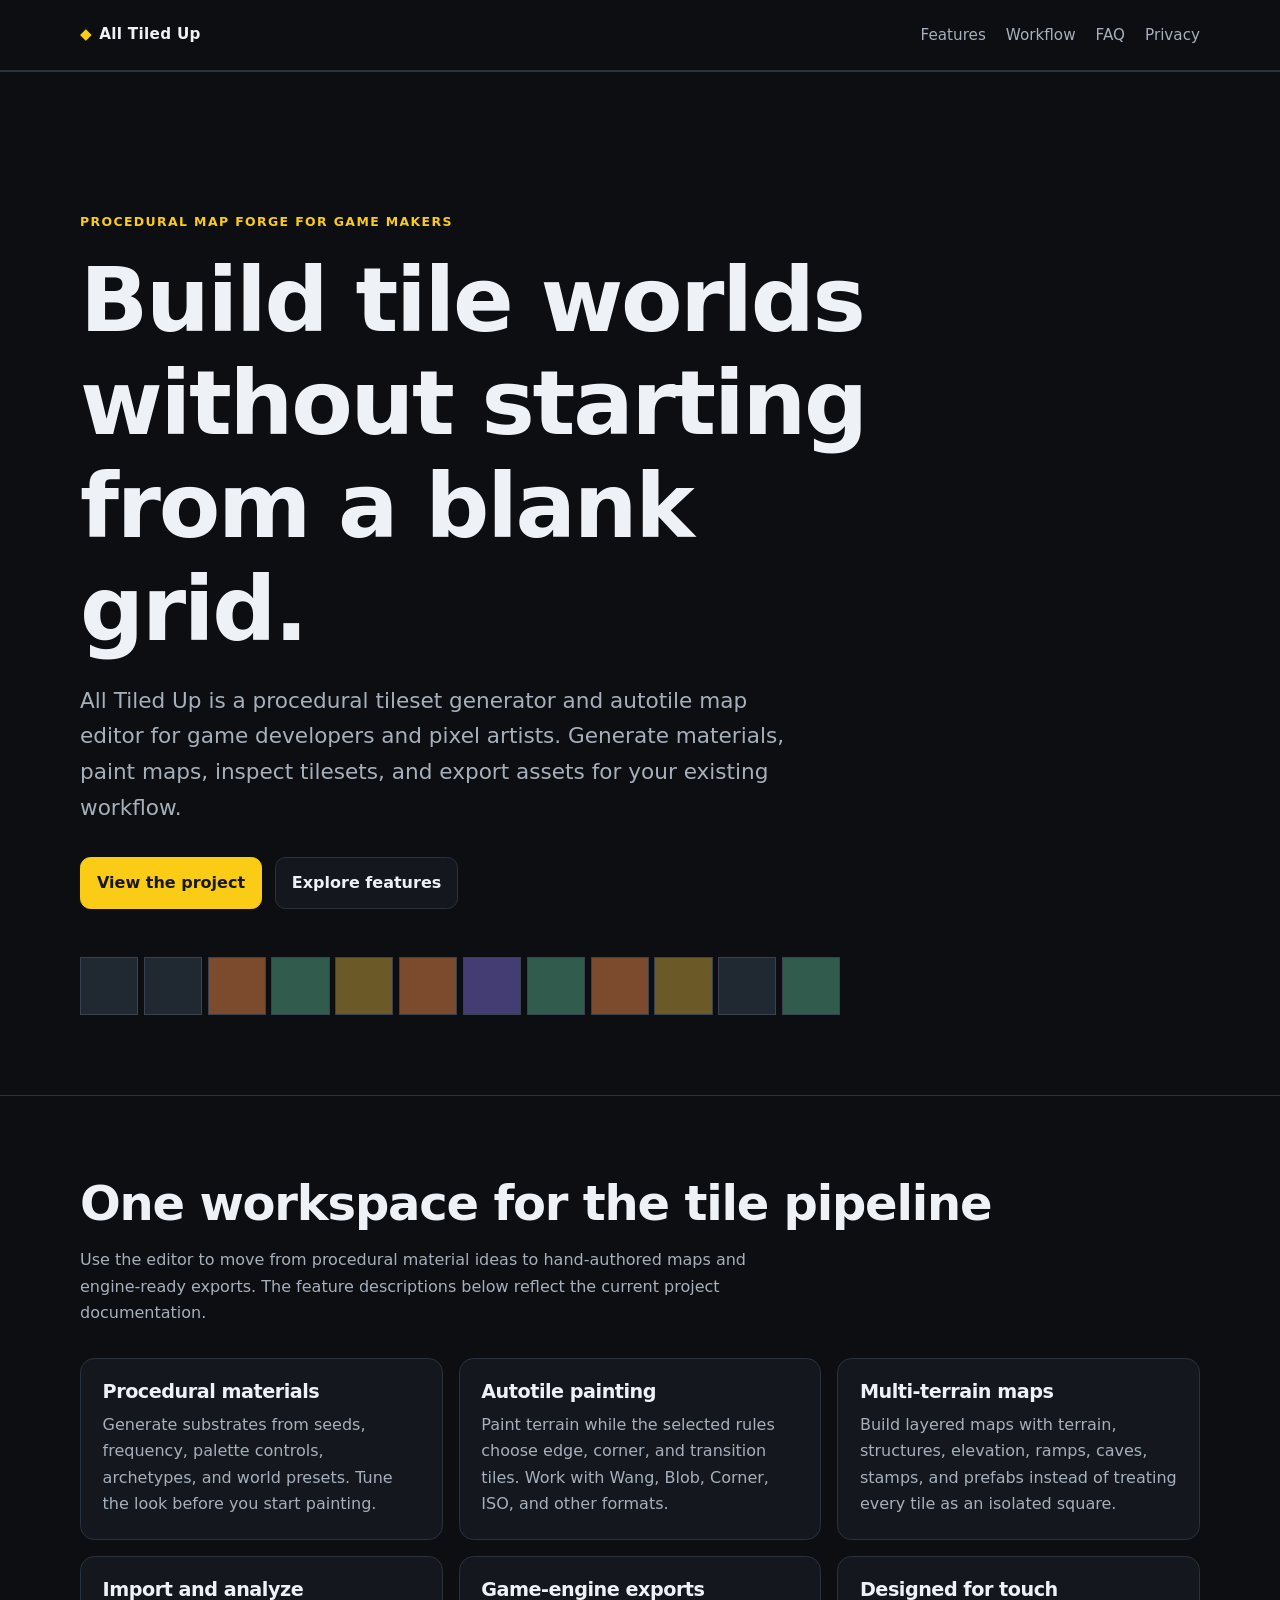
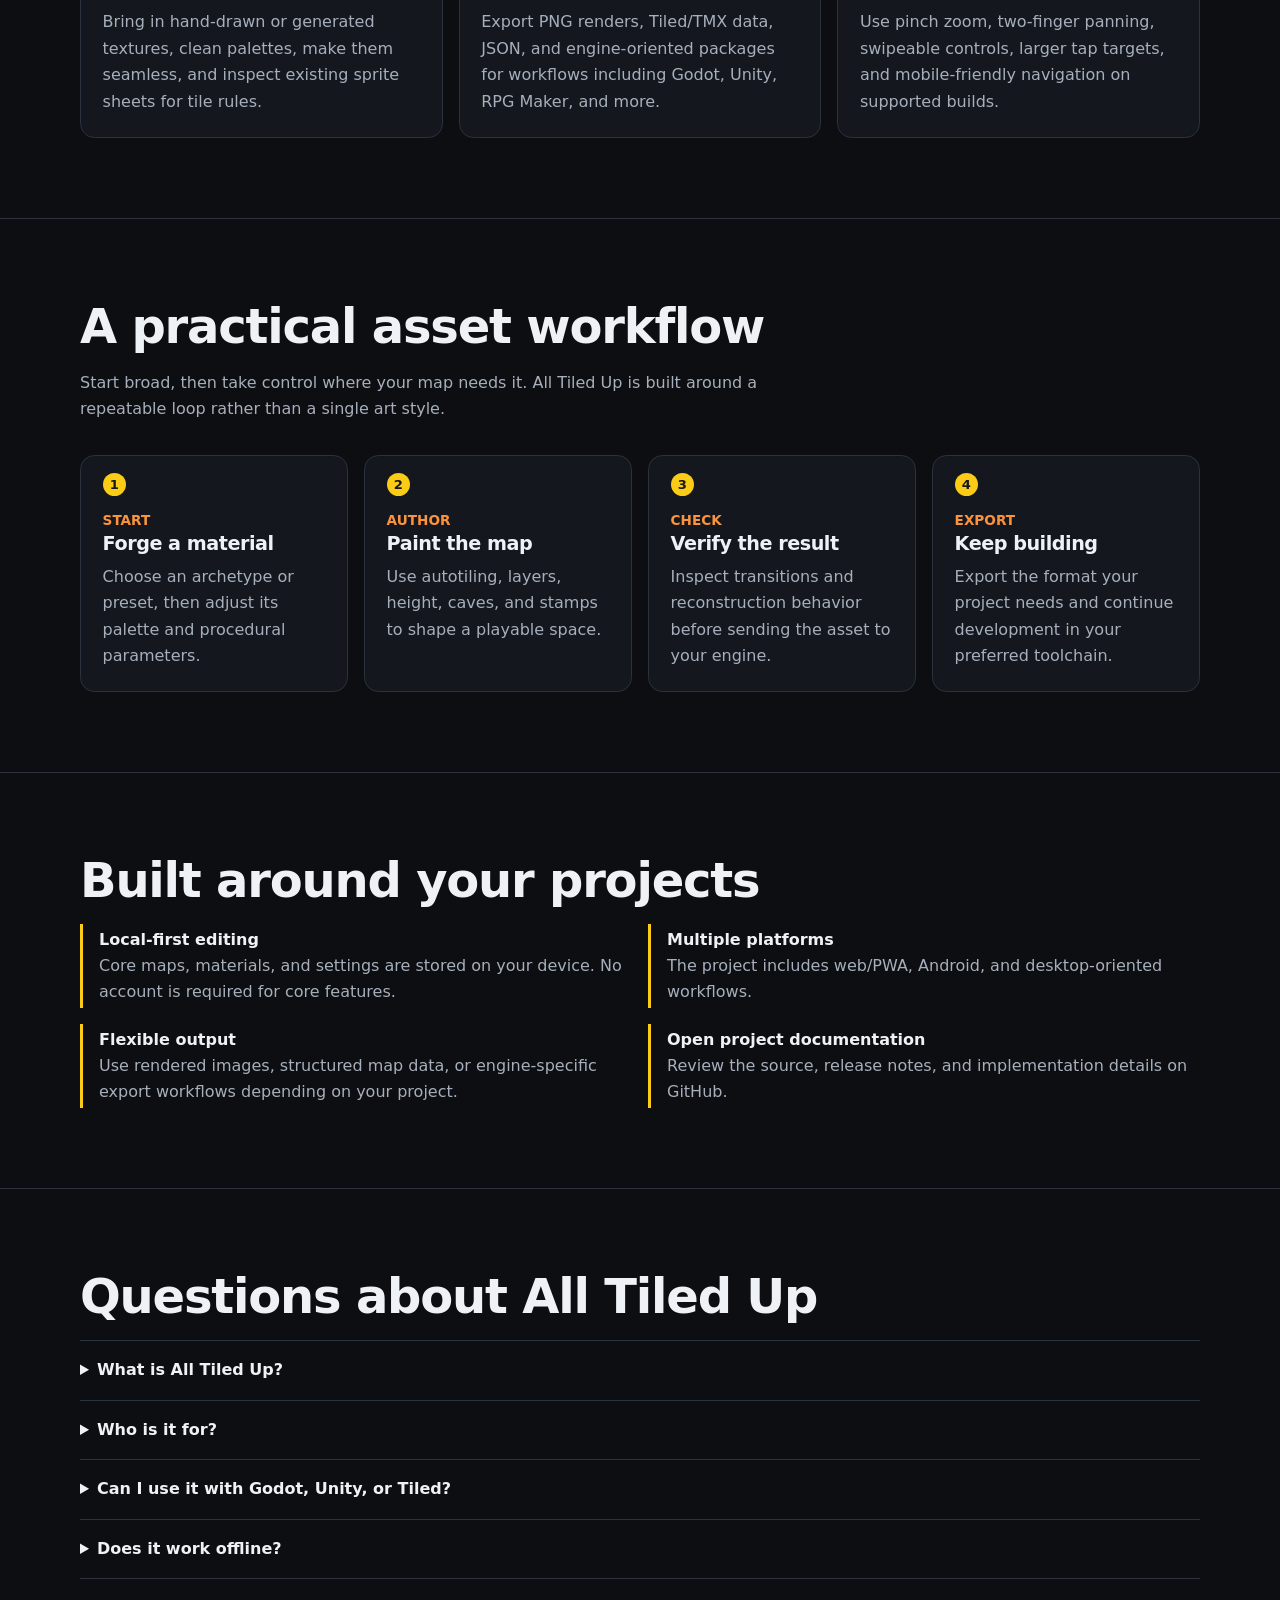
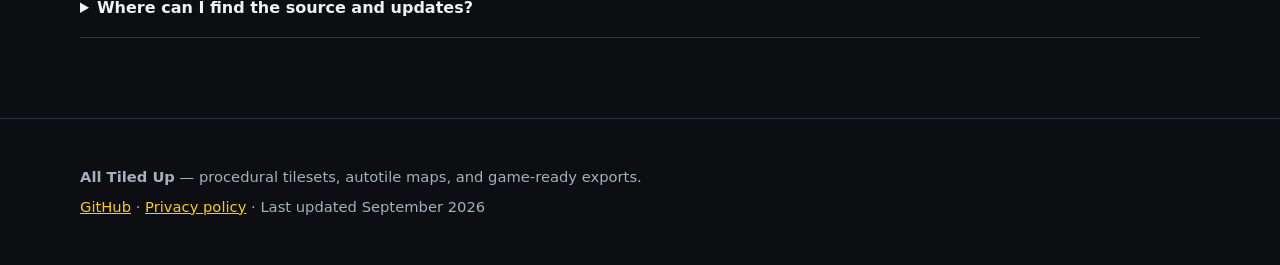
==== index.html @ 7523b528 "Create All Tiled Up public landing page" ====
<!doctype html>
<html lang="en">
<head>
  <meta charset="utf-8">
  <meta name="viewport" content="width=device-width, initial-scale=1">
  <meta name="theme-color" content="#0c0e11">
  <meta name="description" content="All Tiled Up is a procedural tileset generator and autotile map editor for game developers and pixel artists.">
  <link rel="canonical" href="https://alexrgn.github.io/All-Tiled-Up/">
  <meta property="og:type" content="website">
  <meta property="og:title" content="All Tiled Up — Procedural Tilesets and Autotile Maps">
  <meta property="og:description" content="Generate tilesets, paint autotiling maps, and export game-ready assets for your workflow.">
  <meta property="og:url" content="https://alexrgn.github.io/All-Tiled-Up/">
  <meta property="og:site_name" content="All Tiled Up">
  <meta name="twitter:card" content="summary">
  <title>All Tiled Up — Procedural Tilesets and Autotile Maps</title>
  <style>
    :root {
      color-scheme: dark;
      --bg: #0c0e11;
      --panel: #14181e;
      --panel-2: #1a2028;
      --text: #eef1f5;
      --muted: #a6afbb;
      --line: #2a323d;
      --accent: #facc15;
      --accent-2: #fb923c;
      --max: 1120px;
    }
    * { box-sizing: border-box; }
    html { scroll-behavior: smooth; }
    body {
      margin: 0;
      background: var(--bg);
      color: var(--text);
      font: 16px/1.65 system-ui, -apple-system, BlinkMacSystemFont, "Segoe UI", sans-serif;
    }
    a { color: var(--accent); }
    a:hover { color: #fde68a; }
    .wrap { width: min(var(--max), calc(100% - 2rem)); margin: 0 auto; }
    header { border-bottom: 1px solid var(--line); }
    nav {
      min-height: 70px;
      display: flex;
      align-items: center;
      justify-content: space-between;
      gap: 1rem;
    }
    .brand { color: var(--text); text-decoration: none; font-weight: 800; letter-spacing: .02em; }
    .brand-mark { color: var(--accent); margin-right: .45rem; }
    nav ul { display: flex; flex-wrap: wrap; gap: 1rem 1.25rem; list-style: none; padding: 0; margin: 0; }
    nav a { text-decoration: none; color: var(--muted); font-size: .95rem; }
    nav a:hover { color: var(--text); }
    .hero { padding: clamp(4rem, 10vw, 8rem) 0 5rem; }
    .eyebrow { color: var(--accent); font-weight: 750; letter-spacing: .11em; text-transform: uppercase; font-size: .78rem; }
    h1, h2, h3 { line-height: 1.15; letter-spacing: -.025em; }
    h1 { max-width: 820px; margin: 1rem 0 1.25rem; font-size: clamp(2.8rem, 7vw, 5.8rem); }
    h2 { margin: 0 0 1rem; font-size: clamp(1.9rem, 4vw, 3rem); }
    h3 { margin: 0 0 .55rem; font-size: 1.2rem; }
    .lead { max-width: 720px; color: var(--muted); font-size: clamp(1.1rem, 2vw, 1.35rem); }
    .actions { display: flex; flex-wrap: wrap; gap: .8rem; margin-top: 2rem; }
    .button { display: inline-block; border: 1px solid var(--accent); border-radius: .65rem; padding: .72rem 1rem; text-decoration: none; font-weight: 750; }
    .button.primary { background: var(--accent); color: #18181b; }
    .button.secondary { border-color: var(--line); color: var(--text); background: var(--panel); }
    .button:hover { transform: translateY(-1px); }
    .tile-strip { display: grid; grid-template-columns: repeat(12, 1fr); gap: .35rem; margin: 3rem 0 0; max-width: 760px; }
    .tile { aspect-ratio: 1; border: 1px solid #394350; background: #202832; }
    .tile:nth-child(3n) { background: #7c4a2d; }
    .tile:nth-child(4n) { background: #315b4c; }
    .tile:nth-child(5n) { background: #6b5a27; }
    .tile:nth-child(7n) { background: #443d73; }
    section { padding: 5rem 0; border-top: 1px solid var(--line); }
    .section-intro { max-width: 700px; color: var(--muted); margin-bottom: 2rem; }
    .grid { display: grid; grid-template-columns: repeat(3, minmax(0, 1fr)); gap: 1rem; }
    .card { background: var(--panel); border: 1px solid var(--line); border-radius: .9rem; padding: 1.35rem; }
    .card p { color: var(--muted); margin: 0; }
    .number { color: var(--accent-2); font-weight: 800; font-size: .85rem; }
    .workflow { display: grid; grid-template-columns: repeat(4, minmax(0, 1fr)); gap: 1rem; counter-reset: step; }
    .workflow .card { position: relative; padding-top: 3.2rem; }
    .workflow .card::before { counter-increment: step; content: counter(step); position: absolute; top: 1.1rem; left: 1.35rem; width: 1.45rem; height: 1.45rem; display: grid; place-items: center; border-radius: 50%; background: var(--accent); color: #18181b; font-weight: 800; font-size: .82rem; }
    .facts { display: grid; grid-template-columns: 1fr 1fr; gap: 1rem; }
    .fact { border-left: 3px solid var(--accent); padding: .15rem 0 .15rem 1rem; }
    .fact strong { display: block; }
    .fact span { color: var(--muted); }
    details { border-top: 1px solid var(--line); padding: 1rem 0; }
    details:last-child { border-bottom: 1px solid var(--line); }
    summary { cursor: pointer; font-weight: 750; }
    details p { max-width: 780px; color: var(--muted); }
    footer { padding: 2.5rem 0; border-top: 1px solid var(--line); color: var(--muted); font-size: .92rem; }
    footer p { margin: .35rem 0; }
    @media (max-width: 780px) {
      nav { align-items: flex-start; padding: 1rem 0; flex-direction: column; }
      .grid, .workflow, .facts { grid-template-columns: 1fr; }
      .tile-strip { grid-template-columns: repeat(8, 1fr); }
    }
  </style>
  <script type="application/ld+json">
  {
    "@context": "https://schema.org",
    "@type": "SoftwareApplication",
    "name": "All Tiled Up",
    "applicationCategory": "MultimediaApplication",
    "operatingSystem": "Android, Windows, Web",
    "description": "A procedural tileset generator and autotile map editor for game developers and pixel artists.",
    "url": "https://alexrgn.github.io/All-Tiled-Up/",
    "author": { "@type": "Organization", "name": "Pluvian Dev" },
    "isAccessibleForFree": true,
    "featureList": [
      "Procedural tileset generation",
      "Autotile map painting",
      "Wang, Blob, Corner, and ISO tile workflows",
      "Tileset import and analysis",
      "PNG, Tiled, Godot, Unity, and other export workflows",
      "Offline editing with local project storage"
    ]
  }
  </script>
</head>
<body>
  <header>
    <nav class="wrap" aria-label="Primary navigation">
      <a class="brand" href="./"><span class="brand-mark">◆</span>All Tiled Up</a>
      <ul>
        <li><a href="#features">Features</a></li>
        <li><a href="#workflow">Workflow</a></li>
        <li><a href="#faq">FAQ</a></li>
        <li><a href="privacy-policy.html">Privacy</a></li>
      </ul>
    </nav>
  </header>

  <main>
    <section class="hero" aria-labelledby="hero-title">
      <div class="wrap">
        <p class="eyebrow">Procedural map forge for game makers</p>
        <h1 id="hero-title">Build tile worlds without starting from a blank grid.</h1>
        <p class="lead">All Tiled Up is a procedural tileset generator and autotile map editor for game developers and pixel artists. Generate materials, paint maps, inspect tilesets, and export assets for your existing workflow.</p>
        <div class="actions">
          <a class="button primary" href="https://github.com/Alexrgn/All-Tiled-Up">View the project</a>
          <a class="button secondary" href="#features">Explore features</a>
        </div>
        <div class="tile-strip" aria-label="Decorative tile pattern">
          <span class="tile"></span><span class="tile"></span><span class="tile"></span><span class="tile"></span><span class="tile"></span><span class="tile"></span><span class="tile"></span><span class="tile"></span><span class="tile"></span><span class="tile"></span><span class="tile"></span><span class="tile"></span>
        </div>
      </div>
    </section>

    <section id="features" aria-labelledby="features-title">
      <div class="wrap">
        <h2 id="features-title">One workspace for the tile pipeline</h2>
        <p class="section-intro">Use the editor to move from procedural material ideas to hand-authored maps and engine-ready exports. The feature descriptions below reflect the current project documentation.</p>
        <div class="grid">
          <article class="card"><h3>Procedural materials</h3><p>Generate substrates from seeds, frequency, palette controls, archetypes, and world presets. Tune the look before you start painting.</p></article>
          <article class="card"><h3>Autotile painting</h3><p>Paint terrain while the selected rules choose edge, corner, and transition tiles. Work with Wang, Blob, Corner, ISO, and other formats.</p></article>
          <article class="card"><h3>Multi-terrain maps</h3><p>Build layered maps with terrain, structures, elevation, ramps, caves, stamps, and prefabs instead of treating every tile as an isolated square.</p></article>
          <article class="card"><h3>Import and analyze</h3><p>Bring in hand-drawn or generated textures, clean palettes, make them seamless, and inspect existing sprite sheets for tile rules.</p></article>
          <article class="card"><h3>Game-engine exports</h3><p>Export PNG renders, Tiled/TMX data, JSON, and engine-oriented packages for workflows including Godot, Unity, RPG Maker, and more.</p></article>
          <article class="card"><h3>Designed for touch</h3><p>Use pinch zoom, two-finger panning, swipeable controls, larger tap targets, and mobile-friendly navigation on supported builds.</p></article>
        </div>
      </div>
    </section>

    <section id="workflow" aria-labelledby="workflow-title">
      <div class="wrap">
        <h2 id="workflow-title">A practical asset workflow</h2>
        <p class="section-intro">Start broad, then take control where your map needs it. All Tiled Up is built around a repeatable loop rather than a single art style.</p>
        <div class="workflow">
          <article class="card"><span class="number">START</span><h3>Forge a material</h3><p>Choose an archetype or preset, then adjust its palette and procedural parameters.</p></article>
          <article class="card"><span class="number">AUTHOR</span><h3>Paint the map</h3><p>Use autotiling, layers, height, caves, and stamps to shape a playable space.</p></article>
          <article class="card"><span class="number">CHECK</span><h3>Verify the result</h3><p>Inspect transitions and reconstruction behavior before sending the asset to your engine.</p></article>
          <article class="card"><span class="number">EXPORT</span><h3>Keep building</h3><p>Export the format your project needs and continue development in your preferred toolchain.</p></article>
        </div>
      </div>
    </section>

    <section aria-labelledby="facts-title">
      <div class="wrap">
        <h2 id="facts-title">Built around your projects</h2>
        <div class="facts">
          <div class="fact"><strong>Local-first editing</strong><span>Core maps, materials, and settings are stored on your device. No account is required for core features.</span></div>
          <div class="fact"><strong>Multiple platforms</strong><span>The project includes web/PWA, Android, and desktop-oriented workflows.</span></div>
          <div class="fact"><strong>Flexible output</strong><span>Use rendered images, structured map data, or engine-specific export workflows depending on your project.</span></div>
          <div class="fact"><strong>Open project documentation</strong><span>Review the source, release notes, and implementation details on GitHub.</span></div>
        </div>
      </div>
    </section>

    <section id="faq" aria-labelledby="faq-title">
      <div class="wrap">
        <h2 id="faq-title">Questions about All Tiled Up</h2>
        <details><summary>What is All Tiled Up?</summary><p>All Tiled Up is a procedural tileset generator and map-painting tool for creating autotile-ready game assets. It combines material generation, manual painting, tileset analysis, and export tools.</p></details>
        <details><summary>Who is it for?</summary><p>It is designed for game developers, level designers, pixel artists, and hobbyists who need to create or test tile-based terrain and maps.</p></details>
        <details><summary>Can I use it with Godot, Unity, or Tiled?</summary><p>The project includes export workflows for PNG, Tiled/TMX, JSON, and engine-oriented formats including Godot and Unity. Check the current project documentation for the latest export details.</p></details>
        <details><summary>Does it work offline?</summary><p>The editor is designed to work offline for core editing. Some platform-specific features, such as updates, rewarded ads, or purchases, may require an internet connection.</p></details>
        <details><summary>Where can I find the source and updates?</summary><p>The official source and project documentation are available on <a href="https://github.com/Alexrgn/All-Tiled-Up">GitHub</a>.</p></details>
      </div>
    </section>
  </main>

  <footer>
    <div class="wrap">
      <p><strong>All Tiled Up</strong> — procedural tilesets, autotile maps, and game-ready exports.</p>
      <p><a href="https://github.com/Alexrgn/All-Tiled-Up">GitHub</a> · <a href="privacy-policy.html">Privacy policy</a> · Last updated September 2026</p>
    </div>
  </footer>
</body>
</html>
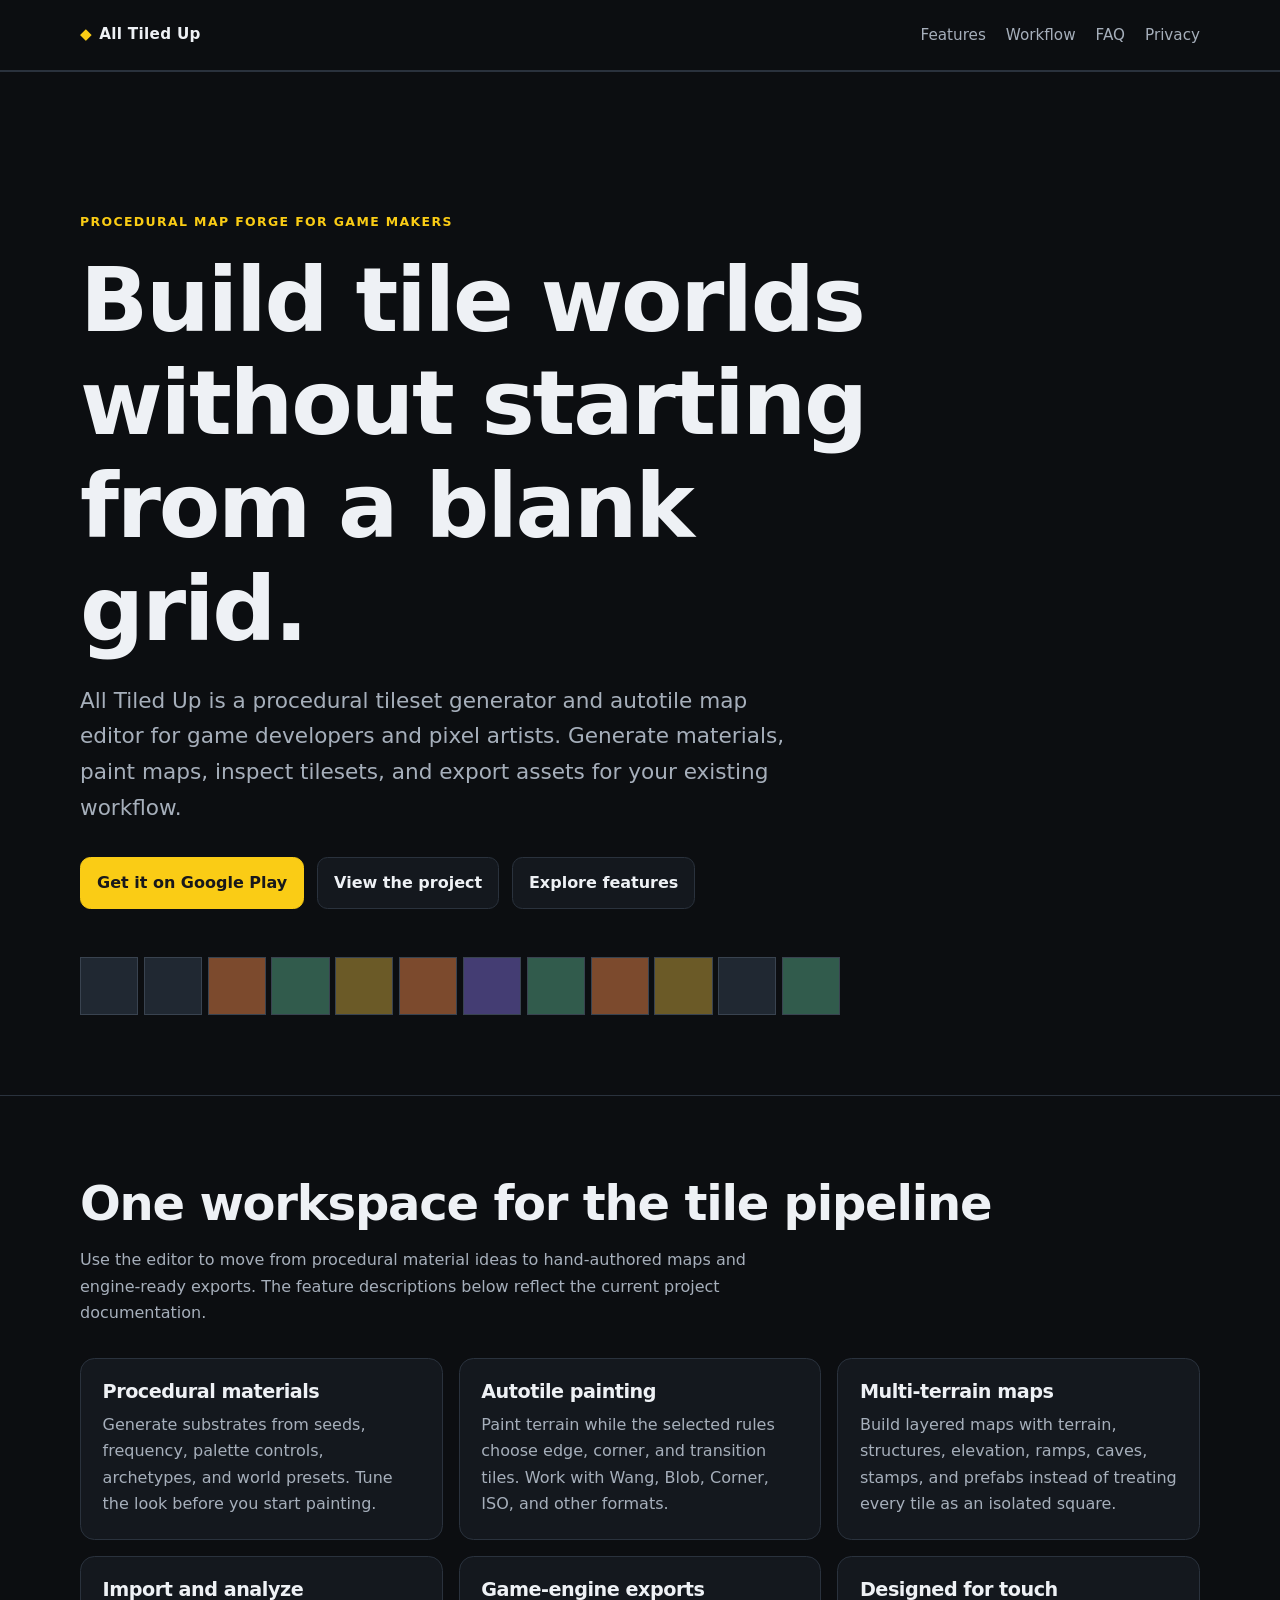
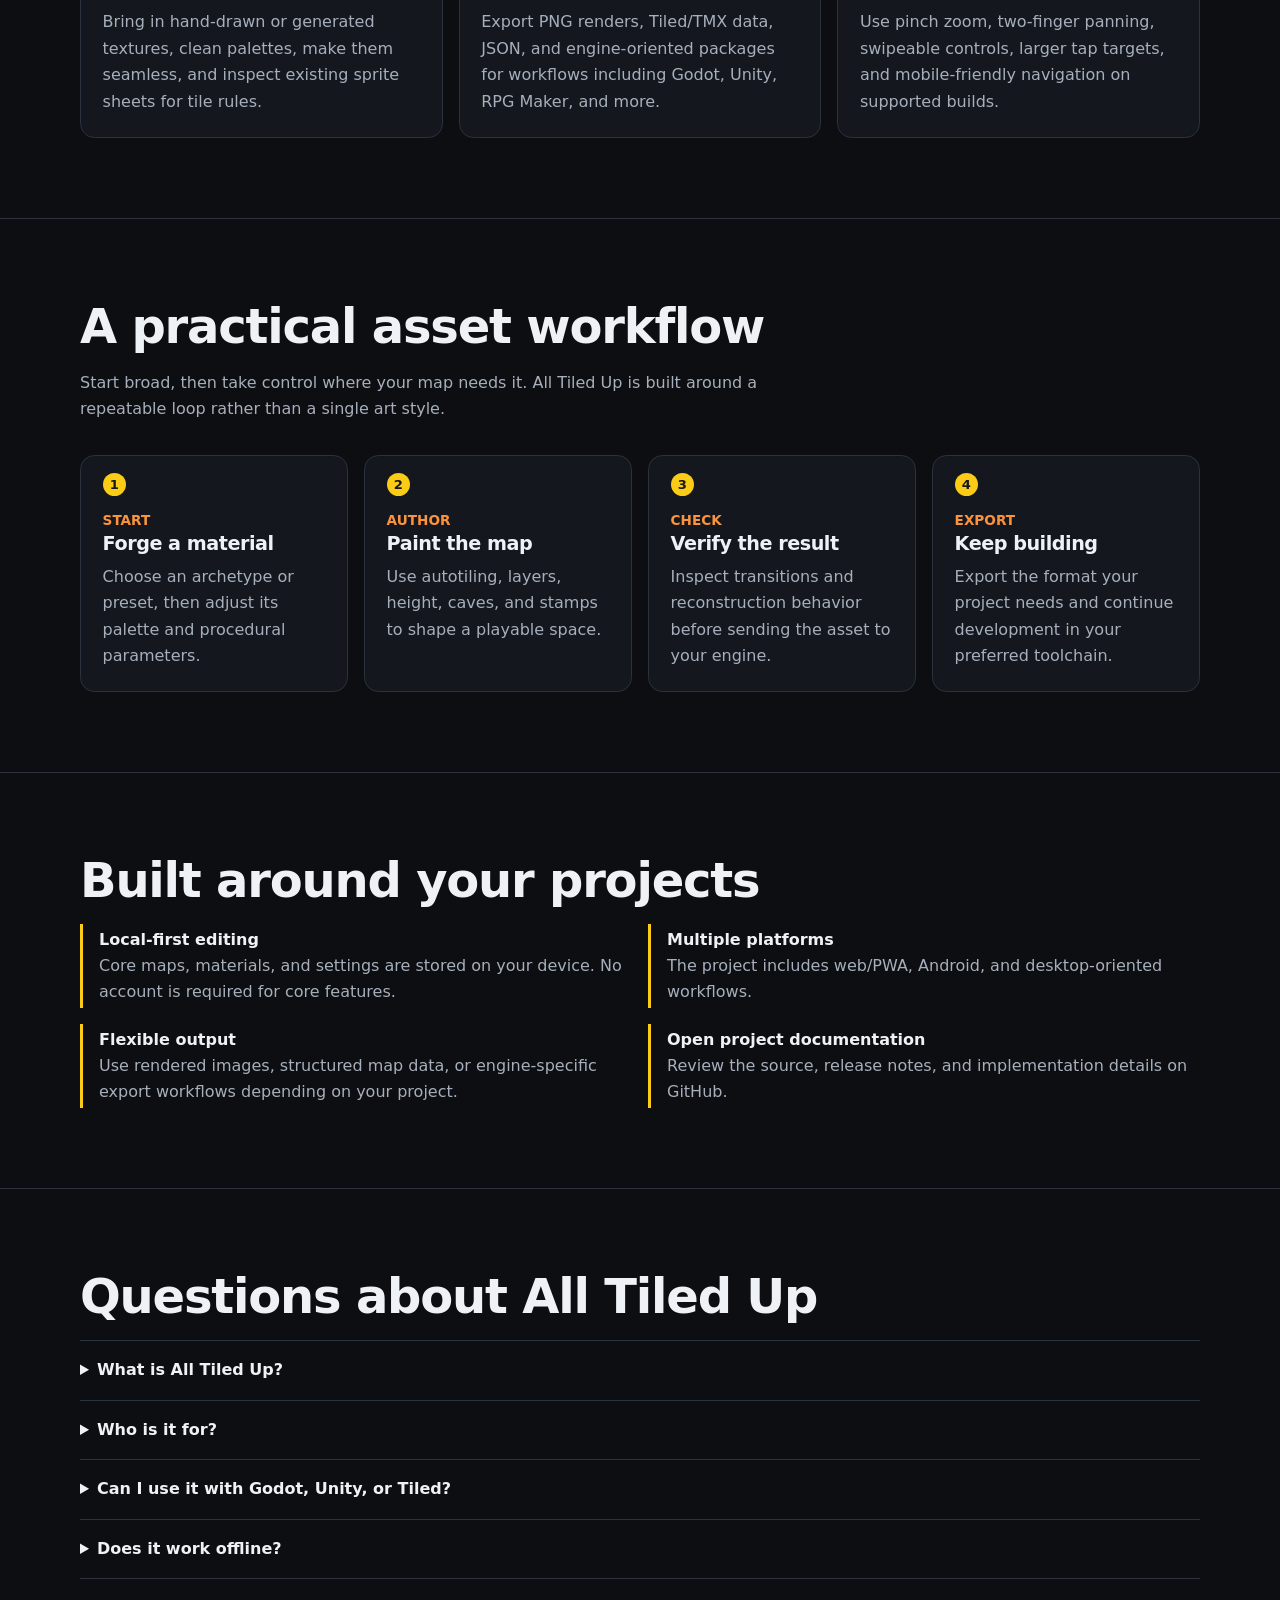
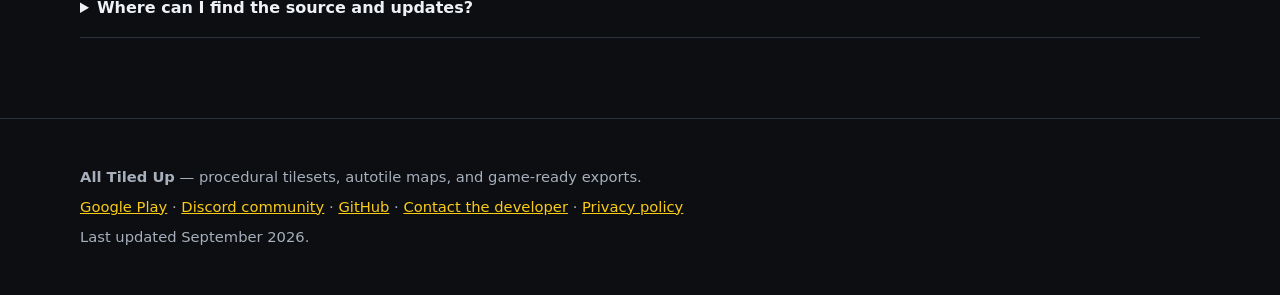
==== commit 653f4309: "Add Google Play Discord and developer contact links" ====
--- a/index.html
+++ b/index.html
@@ -135,7 +135,8 @@
         <h1 id="hero-title">Build tile worlds without starting from a blank grid.</h1>
         <p class="lead">All Tiled Up is a procedural tileset generator and autotile map editor for game developers and pixel artists. Generate materials, paint maps, inspect tilesets, and export assets for your existing workflow.</p>
         <div class="actions">
-          <a class="button primary" href="https://github.com/Alexrgn/All-Tiled-Up">View the project</a>
+          <a class="button primary" href="https://play.google.com/store/apps/details?id=com.pluvial.alltiledup">Get it on Google Play</a>
+          <a class="button secondary" href="https://github.com/Alexrgn/All-Tiled-Up">View the project</a>
           <a class="button secondary" href="#features">Explore features</a>
         </div>
         <div class="tile-strip" aria-label="Decorative tile pattern">
@@ -199,7 +200,8 @@
   <footer>
     <div class="wrap">
       <p><strong>All Tiled Up</strong> — procedural tilesets, autotile maps, and game-ready exports.</p>
-      <p><a href="https://github.com/Alexrgn/All-Tiled-Up">GitHub</a> · <a href="privacy-policy.html">Privacy policy</a> · Last updated September 2026</p>
+      <p><a href="https://play.google.com/store/apps/details?id=com.pluvial.alltiledup">Google Play</a> · <a href="https://discord.gg/FxdmwJrYqa">Discord community</a> · <a href="https://github.com/Alexrgn/All-Tiled-Up">GitHub</a> · <a href="mailto:PluvianDev@Outlook.com">Contact the developer</a> · <a href="privacy-policy.html">Privacy policy</a></p>
+      <p>Last updated September 2026.</p>
     </div>
   </footer>
 </body>
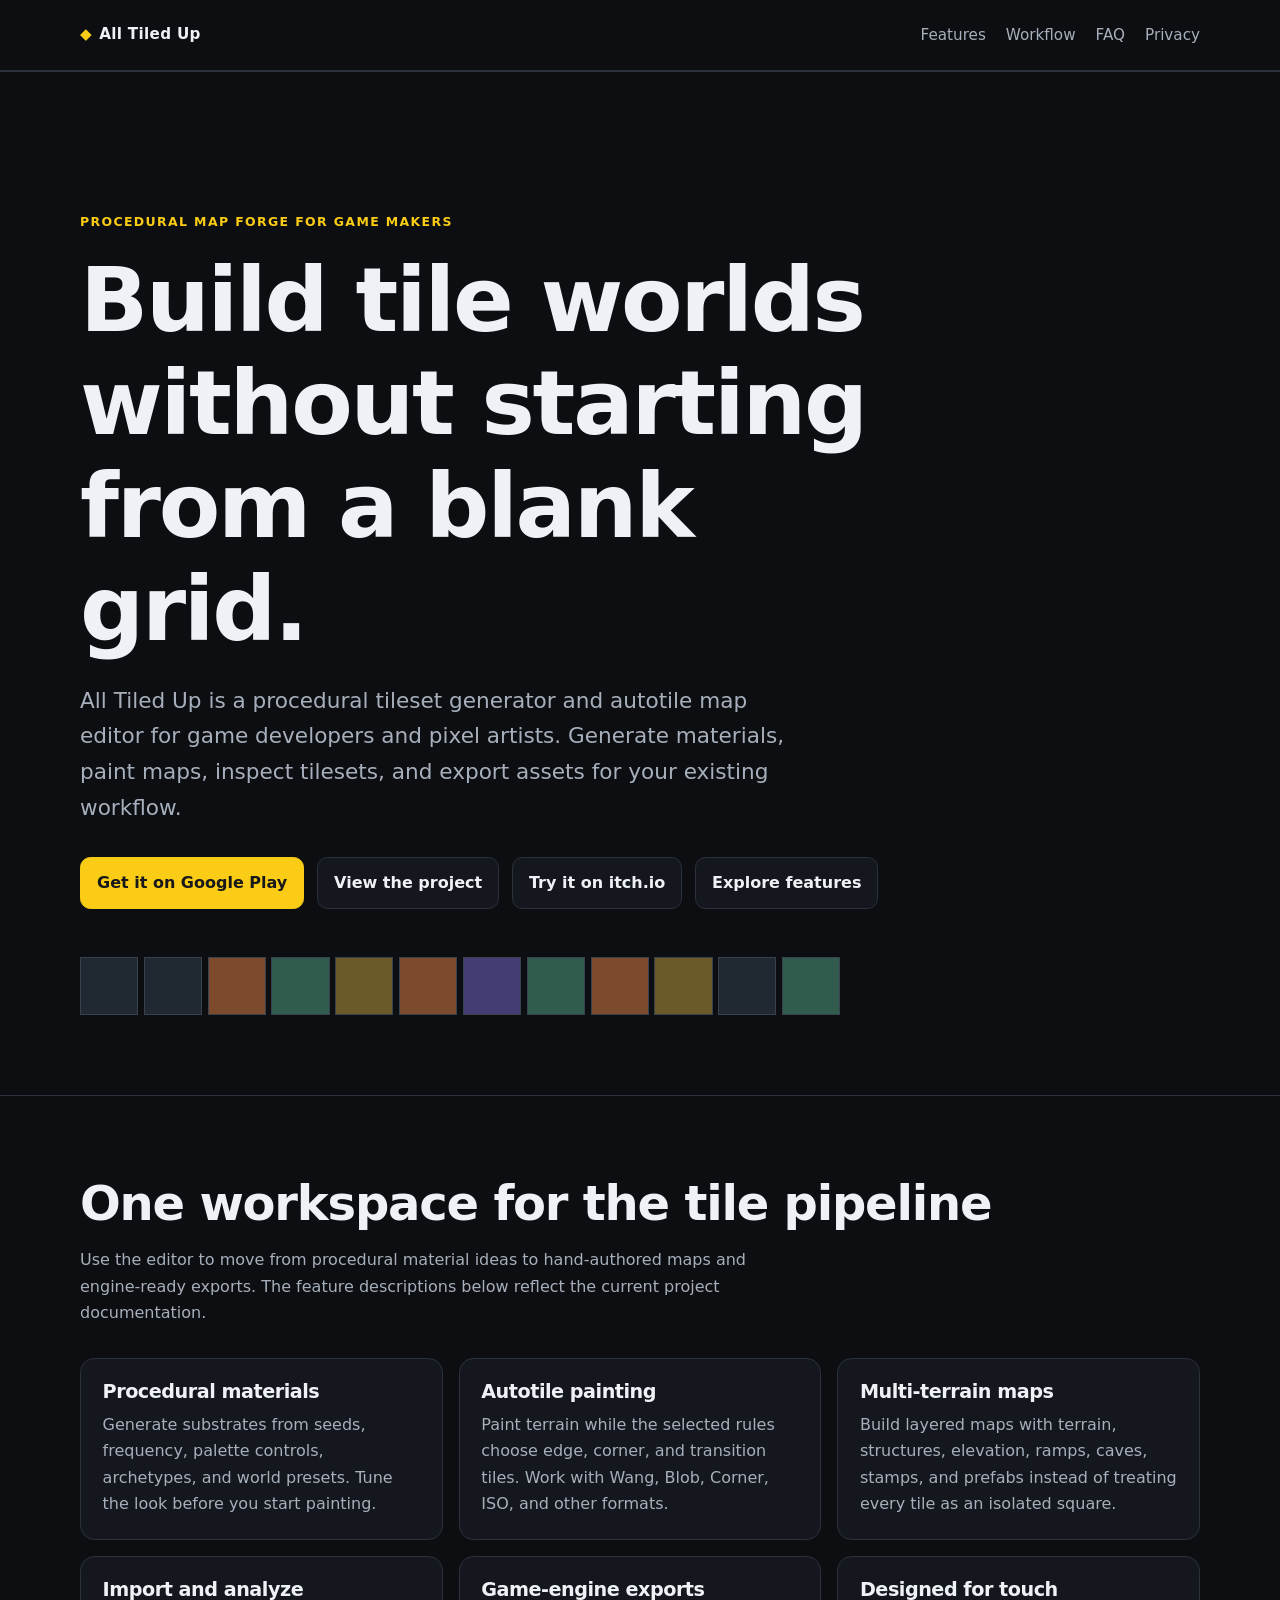
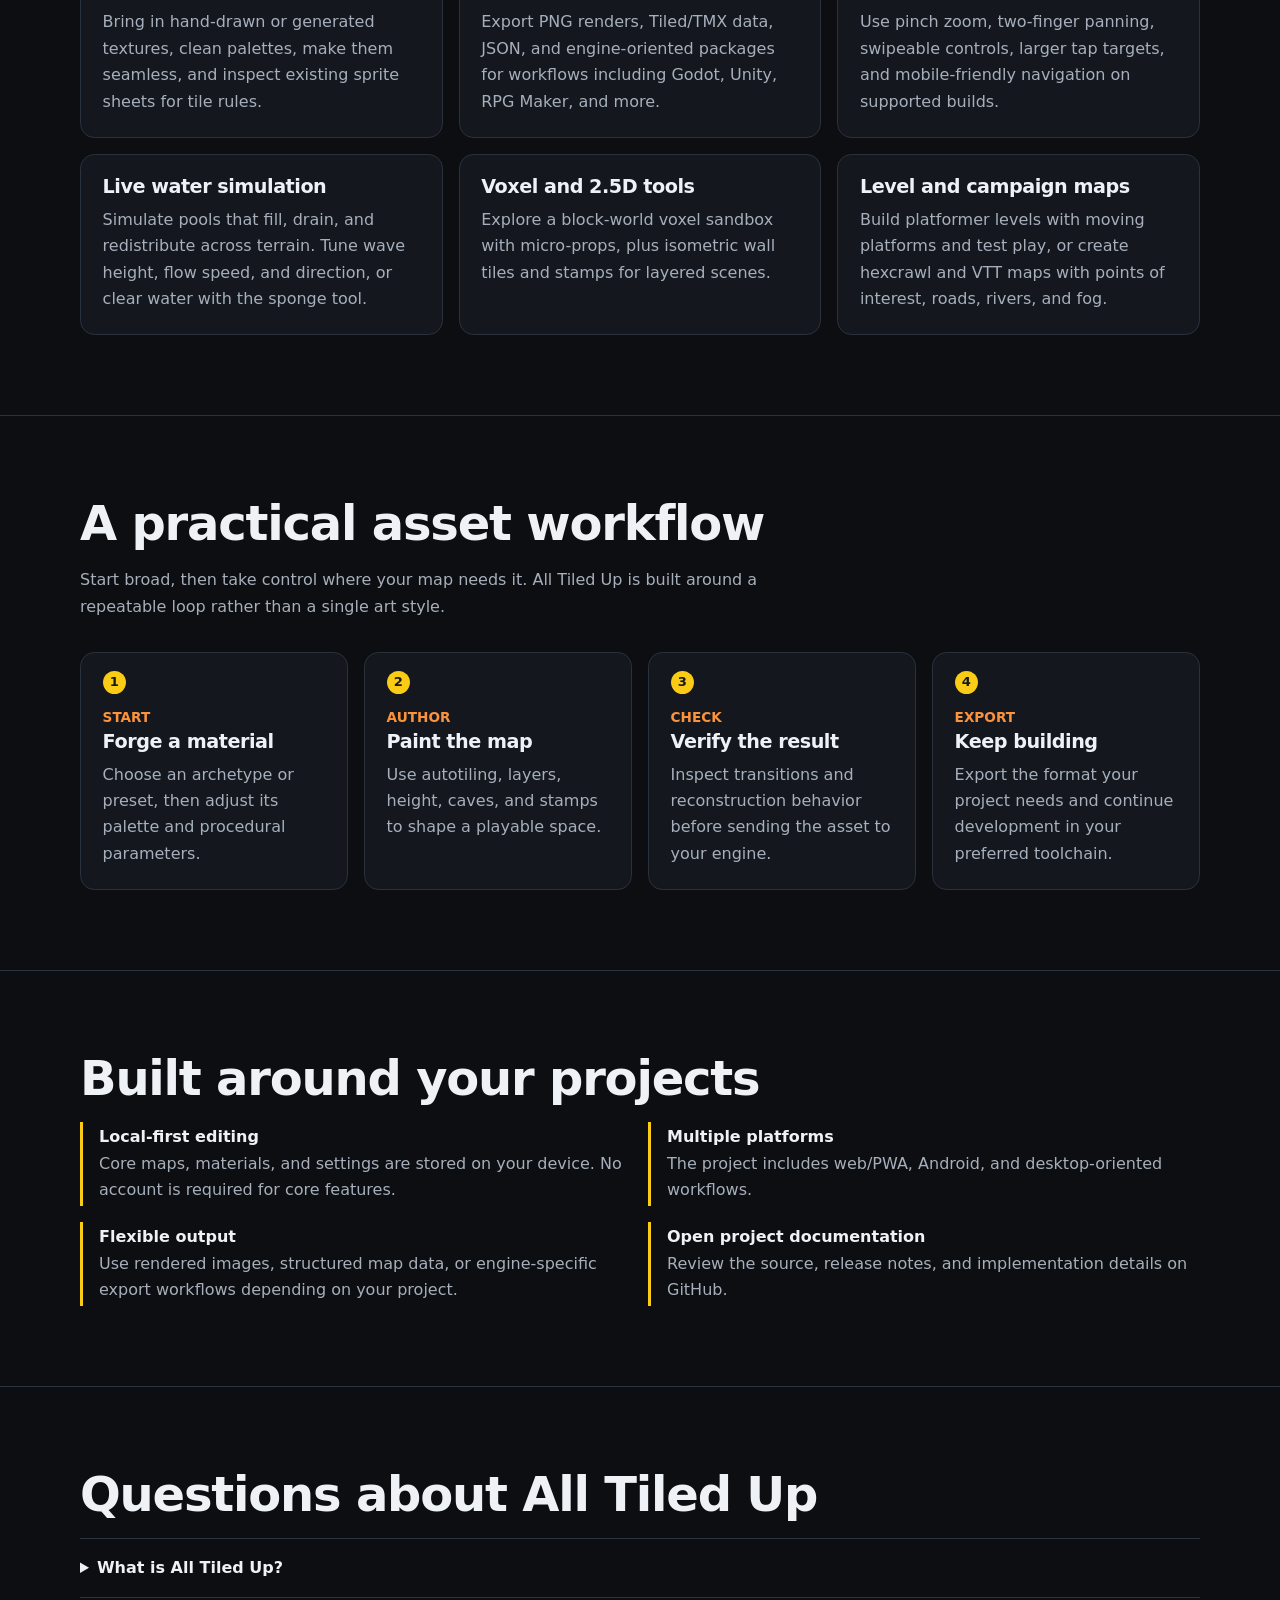
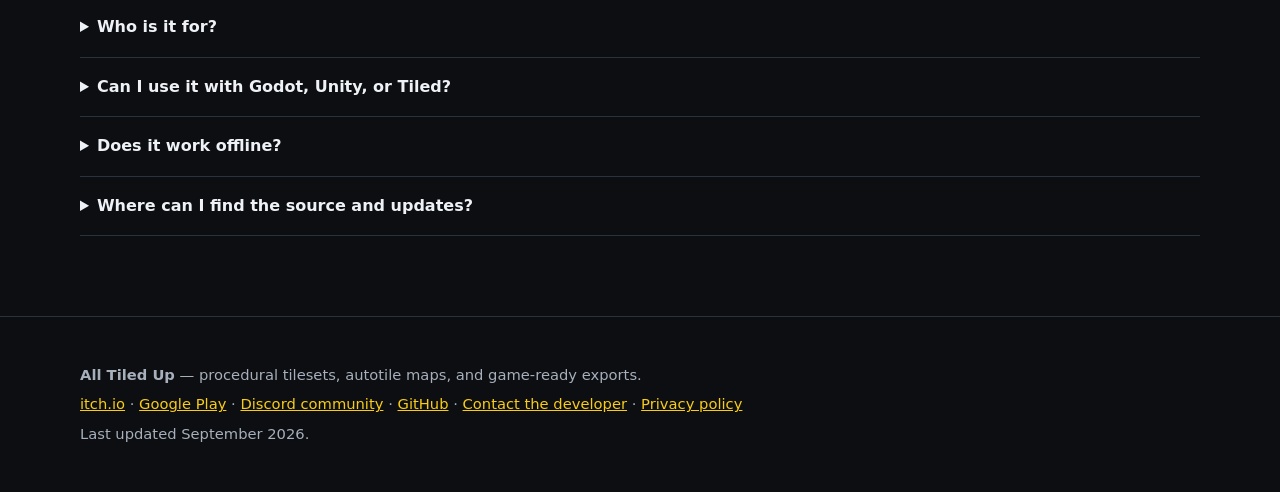
==== commit f5af8f0d: "Add itch.io link and expanded product features" ====
--- a/index.html
+++ b/index.html
@@ -110,6 +110,9 @@
       "Wang, Blob, Corner, and ISO tile workflows",
       "Tileset import and analysis",
       "PNG, Tiled, Godot, Unity, and other export workflows",
+      "Live water simulation",
+      "Voxel sandbox and 2.5D wall tools",
+      "Platformer and hexcrawl map building",
       "Offline editing with local project storage"
     ]
   }
@@ -137,6 +140,7 @@
         <div class="actions">
           <a class="button primary" href="https://play.google.com/store/apps/details?id=com.pluvial.alltiledup">Get it on Google Play</a>
           <a class="button secondary" href="https://github.com/Alexrgn/All-Tiled-Up">View the project</a>
+          <a class="button secondary" href="https://ploovius.itch.io/all-tiled-up">Try it on itch.io</a>
           <a class="button secondary" href="#features">Explore features</a>
         </div>
         <div class="tile-strip" aria-label="Decorative tile pattern">
@@ -156,6 +160,9 @@
           <article class="card"><h3>Import and analyze</h3><p>Bring in hand-drawn or generated textures, clean palettes, make them seamless, and inspect existing sprite sheets for tile rules.</p></article>
           <article class="card"><h3>Game-engine exports</h3><p>Export PNG renders, Tiled/TMX data, JSON, and engine-oriented packages for workflows including Godot, Unity, RPG Maker, and more.</p></article>
           <article class="card"><h3>Designed for touch</h3><p>Use pinch zoom, two-finger panning, swipeable controls, larger tap targets, and mobile-friendly navigation on supported builds.</p></article>
+          <article class="card"><h3>Live water simulation</h3><p>Simulate pools that fill, drain, and redistribute across terrain. Tune wave height, flow speed, and direction, or clear water with the sponge tool.</p></article>
+          <article class="card"><h3>Voxel and 2.5D tools</h3><p>Explore a block-world voxel sandbox with micro-props, plus isometric wall tiles and stamps for layered scenes.</p></article>
+          <article class="card"><h3>Level and campaign maps</h3><p>Build platformer levels with moving platforms and test play, or create hexcrawl and VTT maps with points of interest, roads, rivers, and fog.</p></article>
         </div>
       </div>
     </section>
@@ -200,7 +207,7 @@
   <footer>
     <div class="wrap">
       <p><strong>All Tiled Up</strong> — procedural tilesets, autotile maps, and game-ready exports.</p>
-      <p><a href="https://play.google.com/store/apps/details?id=com.pluvial.alltiledup">Google Play</a> · <a href="https://discord.gg/FxdmwJrYqa">Discord community</a> · <a href="https://github.com/Alexrgn/All-Tiled-Up">GitHub</a> · <a href="mailto:PluvianDev@Outlook.com">Contact the developer</a> · <a href="privacy-policy.html">Privacy policy</a></p>
+      <p><a href="https://ploovius.itch.io/all-tiled-up">itch.io</a> · <a href="https://play.google.com/store/apps/details?id=com.pluvial.alltiledup">Google Play</a> · <a href="https://discord.gg/FxdmwJrYqa">Discord community</a> · <a href="https://github.com/Alexrgn/All-Tiled-Up">GitHub</a> · <a href="mailto:PluvianDev@Outlook.com">Contact the developer</a> · <a href="privacy-policy.html">Privacy policy</a></p>
       <p>Last updated September 2026.</p>
     </div>
   </footer>
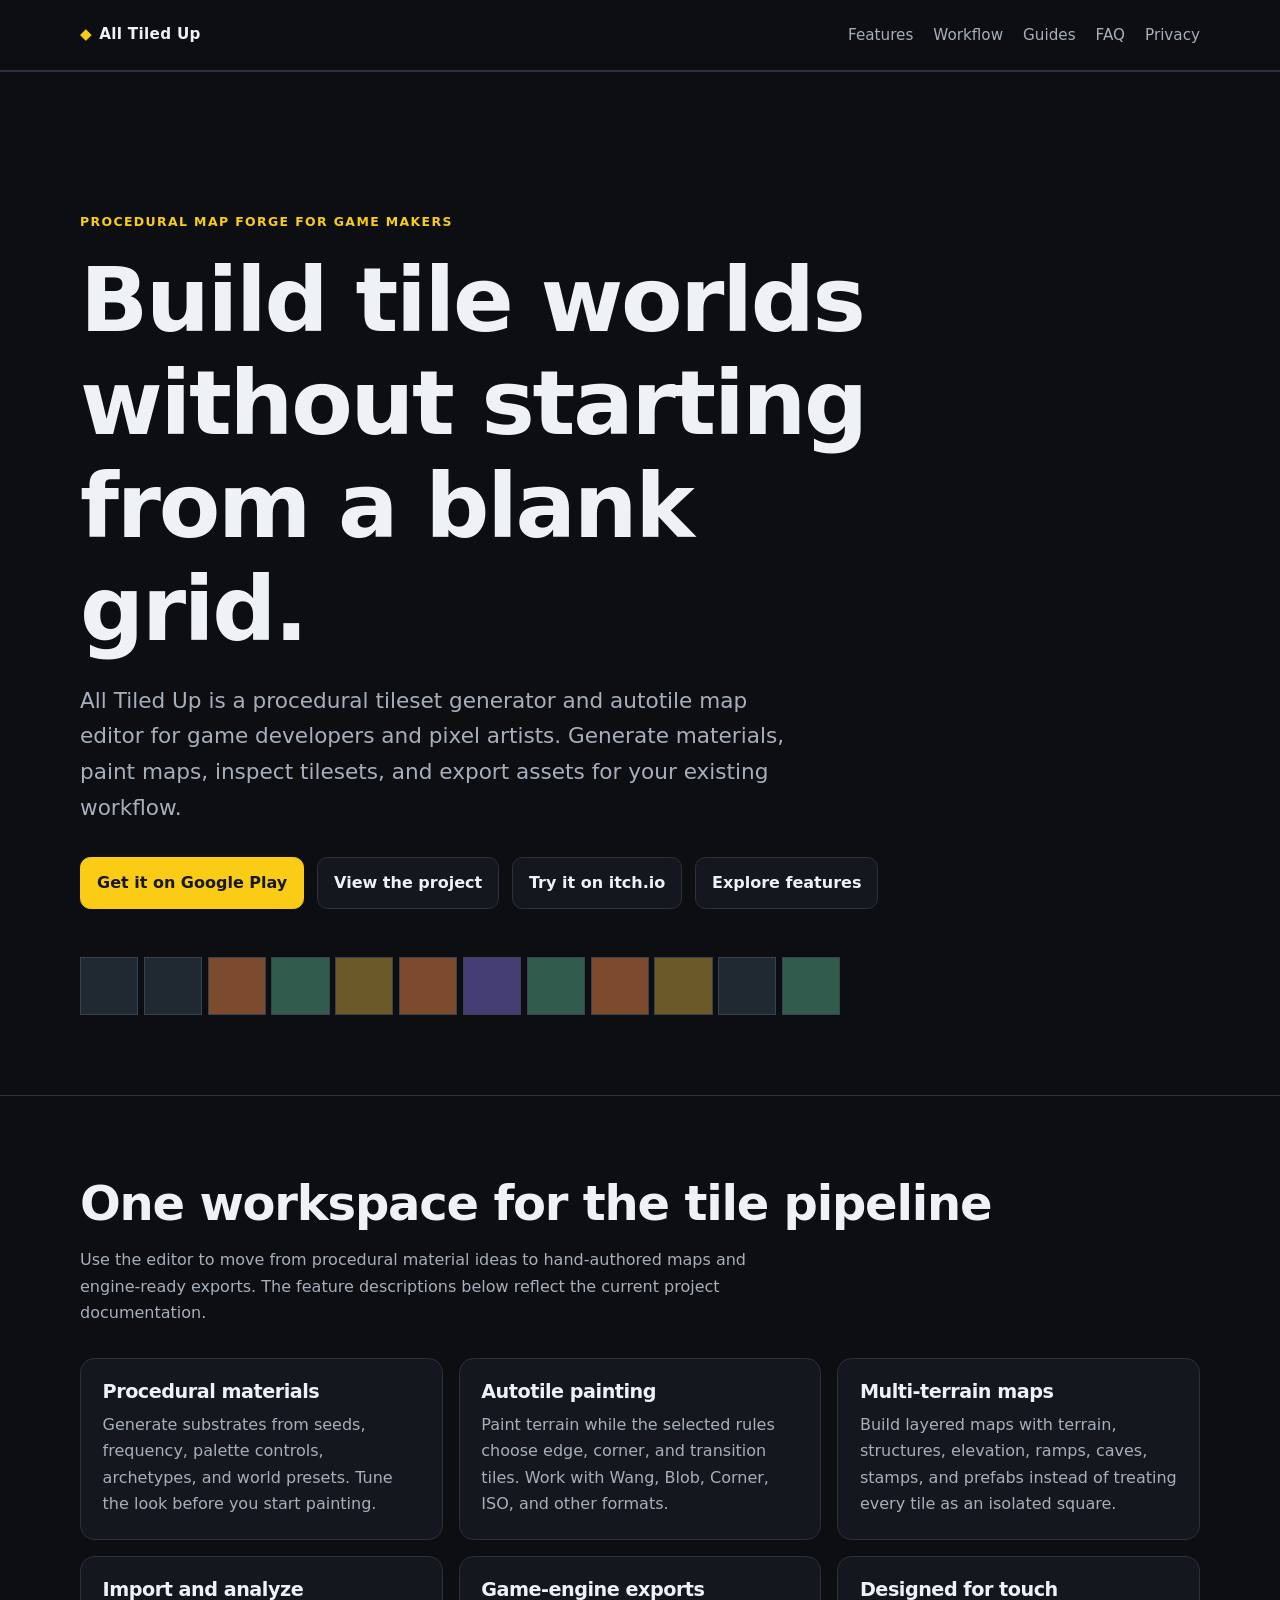
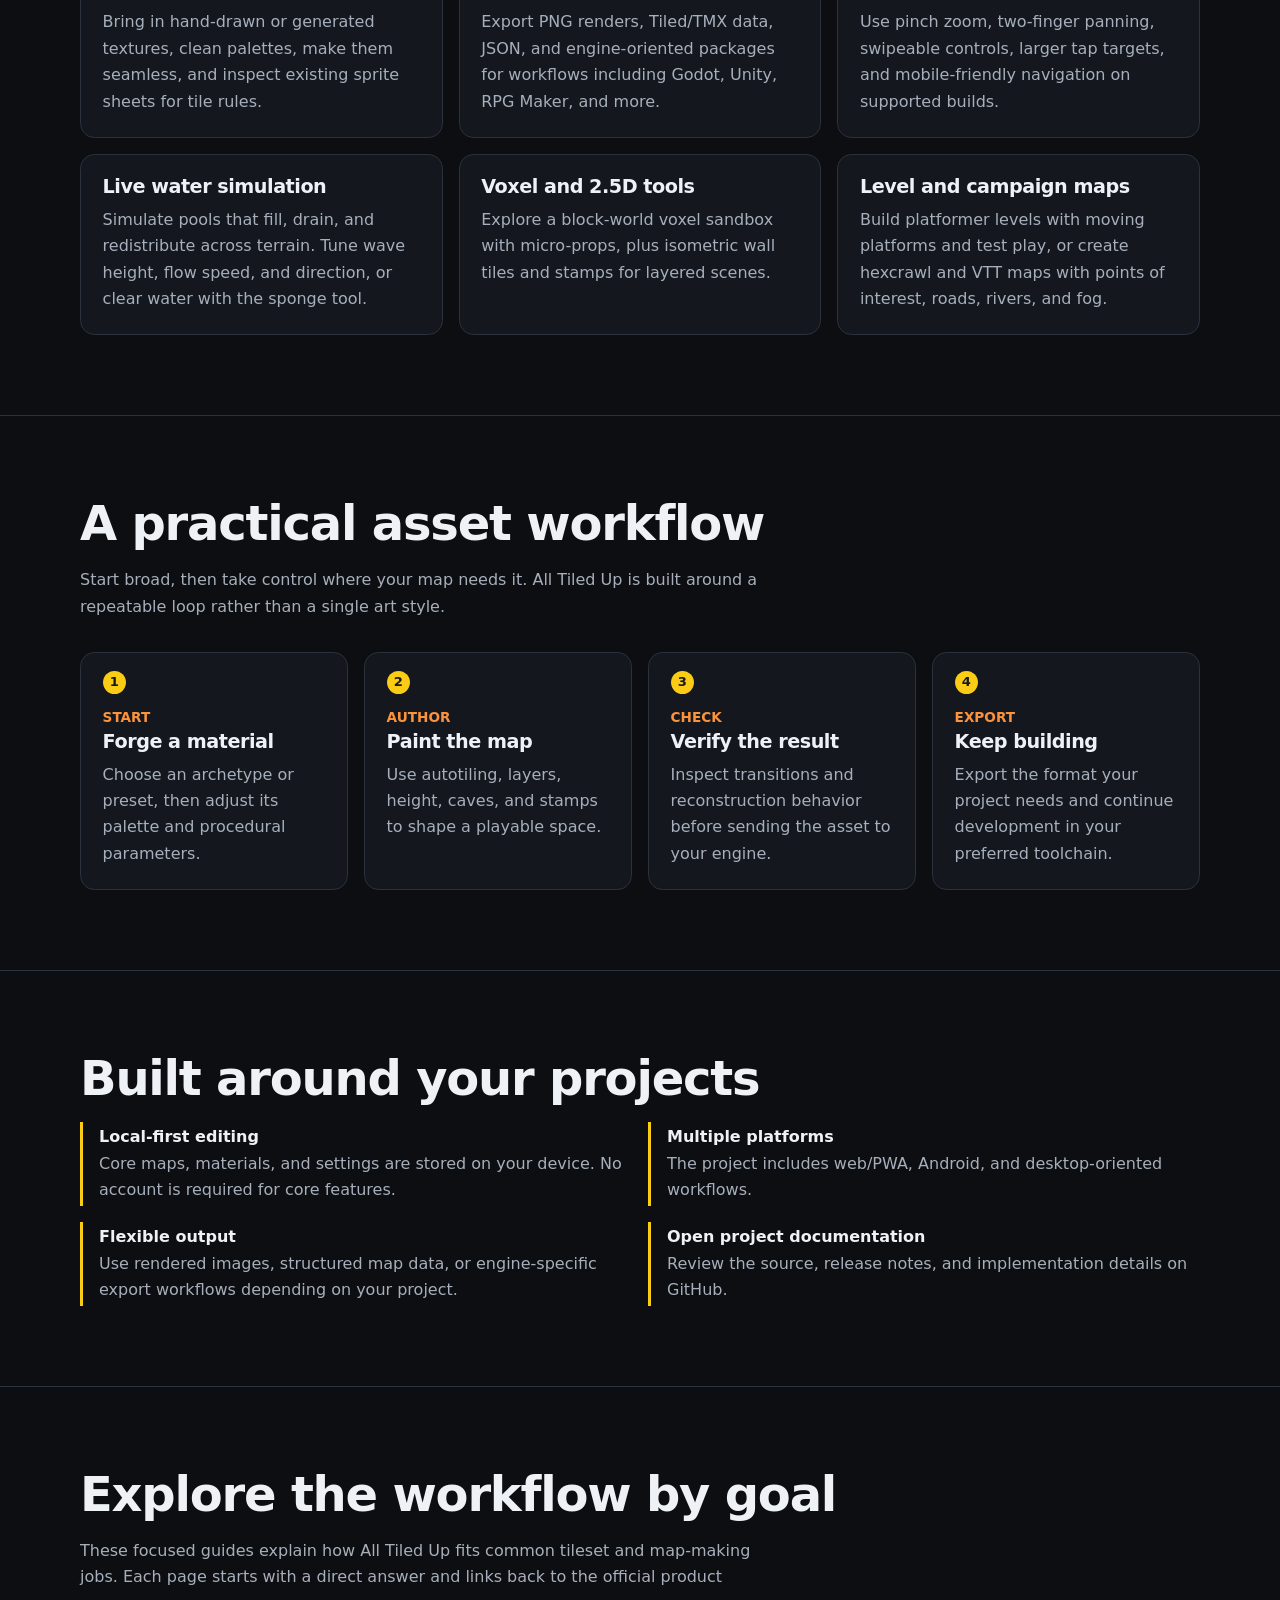
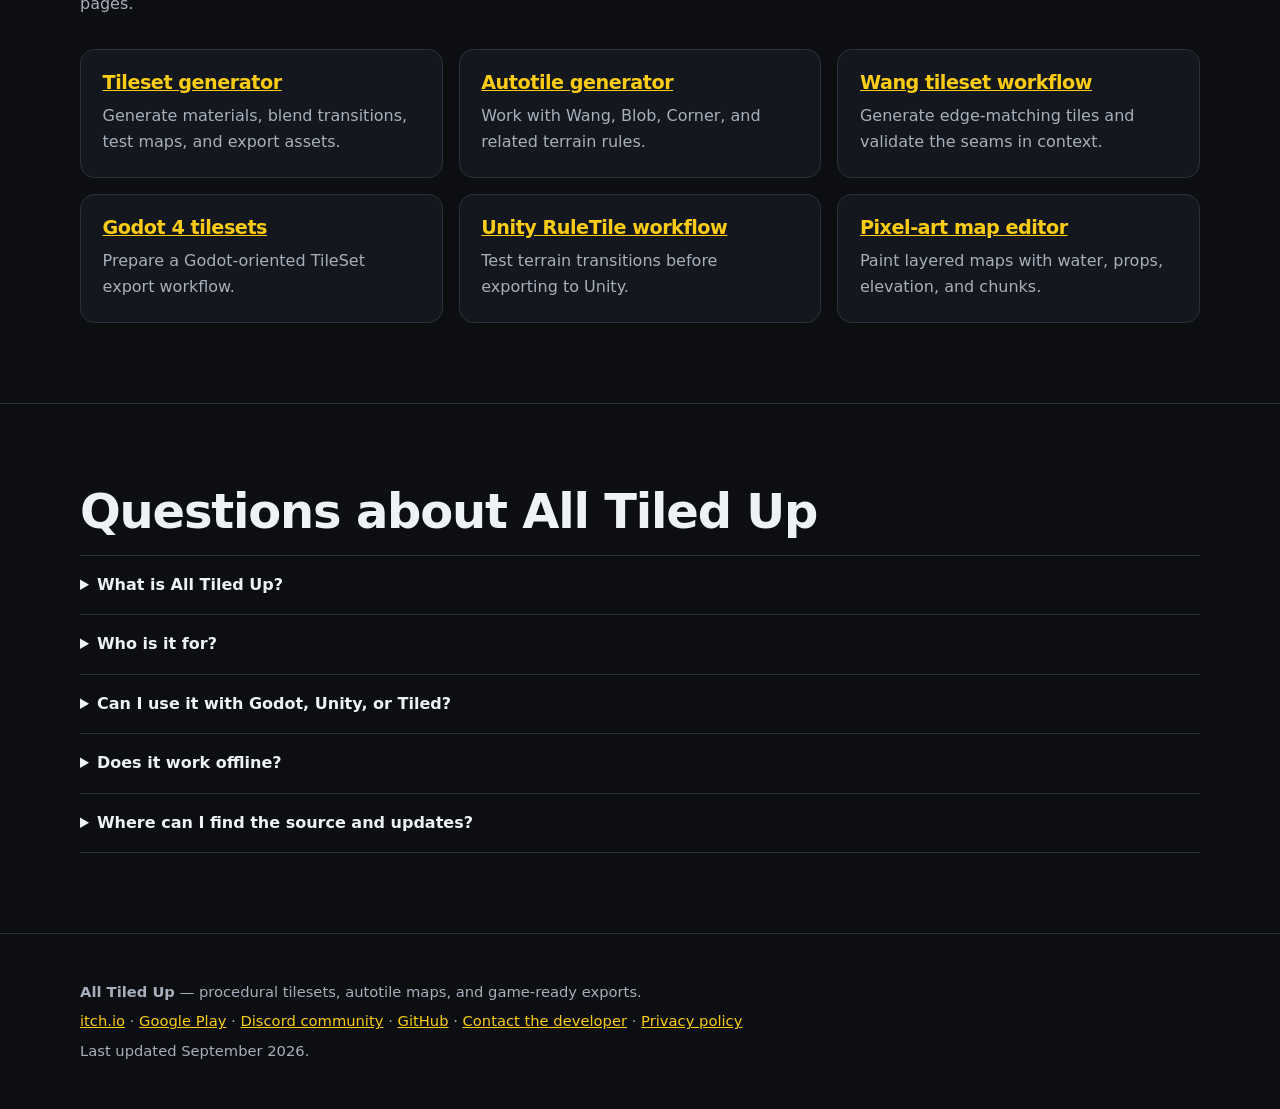
==== commit 7d3445ea: "Add focused AI-search guide pages" ====
--- a/index.html
+++ b/index.html
@@ -125,6 +125,7 @@
       <ul>
         <li><a href="#features">Features</a></li>
         <li><a href="#workflow">Workflow</a></li>
+        <li><a href="#guides">Guides</a></li>
         <li><a href="#faq">FAQ</a></li>
         <li><a href="privacy-policy.html">Privacy</a></li>
       </ul>
@@ -192,6 +193,21 @@
       </div>
     </section>
 
+    <section id="guides" aria-labelledby="guides-title">
+      <div class="wrap">
+        <h2 id="guides-title">Explore the workflow by goal</h2>
+        <p class="section-intro">These focused guides explain how All Tiled Up fits common tileset and map-making jobs. Each page starts with a direct answer and links back to the official product pages.</p>
+        <div class="grid">
+          <article class="card"><h3><a href="tileset-generator/">Tileset generator</a></h3><p>Generate materials, blend transitions, test maps, and export assets.</p></article>
+          <article class="card"><h3><a href="autotile-generator/">Autotile generator</a></h3><p>Work with Wang, Blob, Corner, and related terrain rules.</p></article>
+          <article class="card"><h3><a href="wang-tileset-generator/">Wang tileset workflow</a></h3><p>Generate edge-matching tiles and validate the seams in context.</p></article>
+          <article class="card"><h3><a href="godot-tileset-generator/">Godot 4 tilesets</a></h3><p>Prepare a Godot-oriented TileSet export workflow.</p></article>
+          <article class="card"><h3><a href="unity-tileset-workflow/">Unity RuleTile workflow</a></h3><p>Test terrain transitions before exporting to Unity.</p></article>
+          <article class="card"><h3><a href="pixel-art-map-editor/">Pixel-art map editor</a></h3><p>Paint layered maps with water, props, elevation, and chunks.</p></article>
+        </div>
+      </div>
+    </section>
+
     <section id="faq" aria-labelledby="faq-title">
       <div class="wrap">
         <h2 id="faq-title">Questions about All Tiled Up</h2>
